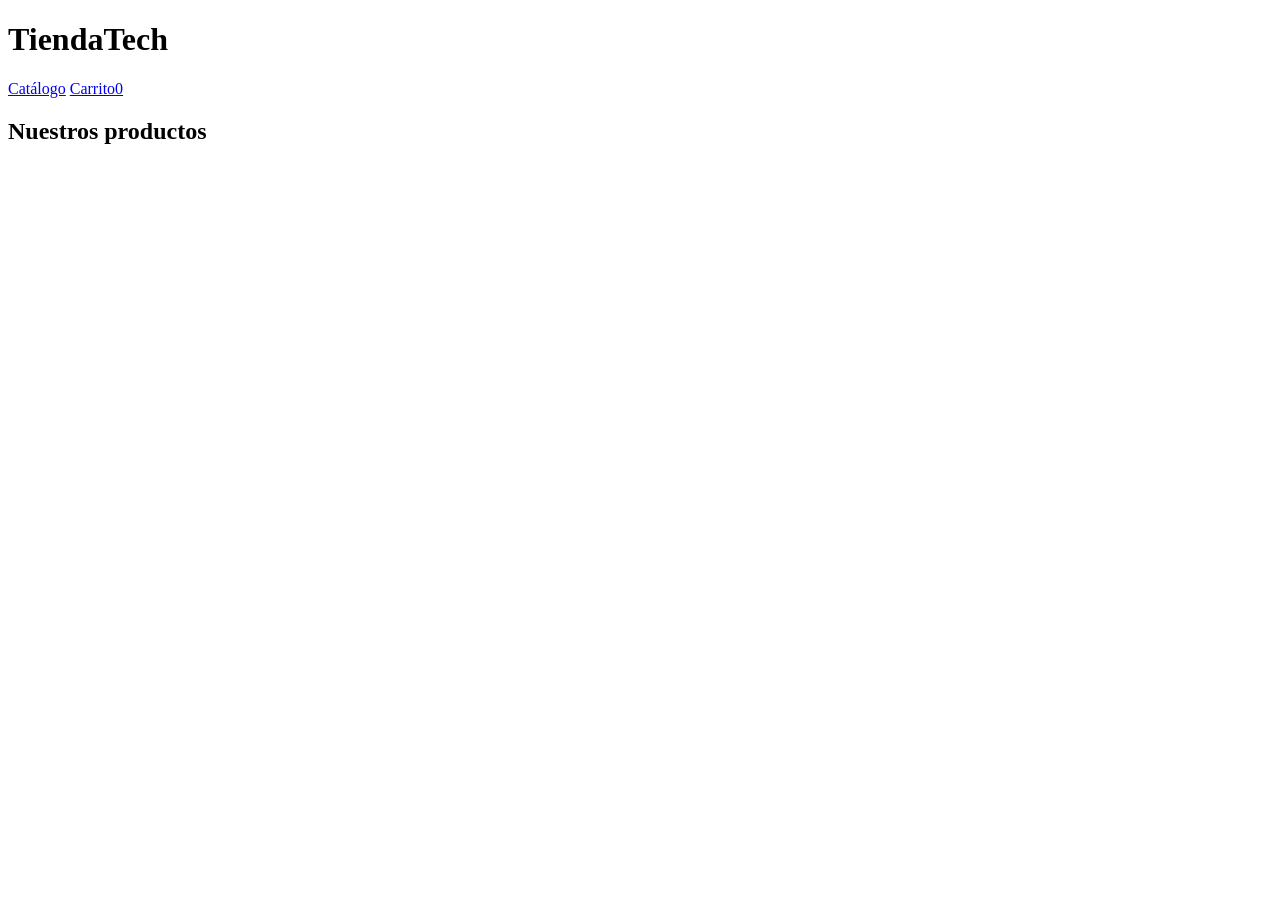
==== index.html @ a60b5857 "Se crea index.html" ====
<!DOCTYPE html>
<html lang="es">
<head>
    <meta charset="UTF-8">
    <meta name="viewport" content="width=device-width, initial-scale=1.0">
    <title>TiendaTech - Catálogo</title>
</head>
<body>
    <header>
        <h1>TiendaTech</h1>
        <nav>
            <a href="index.html">Catálogo</a>
            <a href="carrito.html">Carrito<span>0</span></a>
        </nav>
    </header>
   
    <main>
        <h2>Nuestros productos</h2>

        <div id="catalogo-container">
            <!-- Acá se van a insertar dinámicamente los productos con JavaScript -->
        </div>

        <div id="mensaje-flotante">
            <!-- Mensaje flotante de confirmación al agregar un producto -->
        </div>

    </main>

</body>
</html>
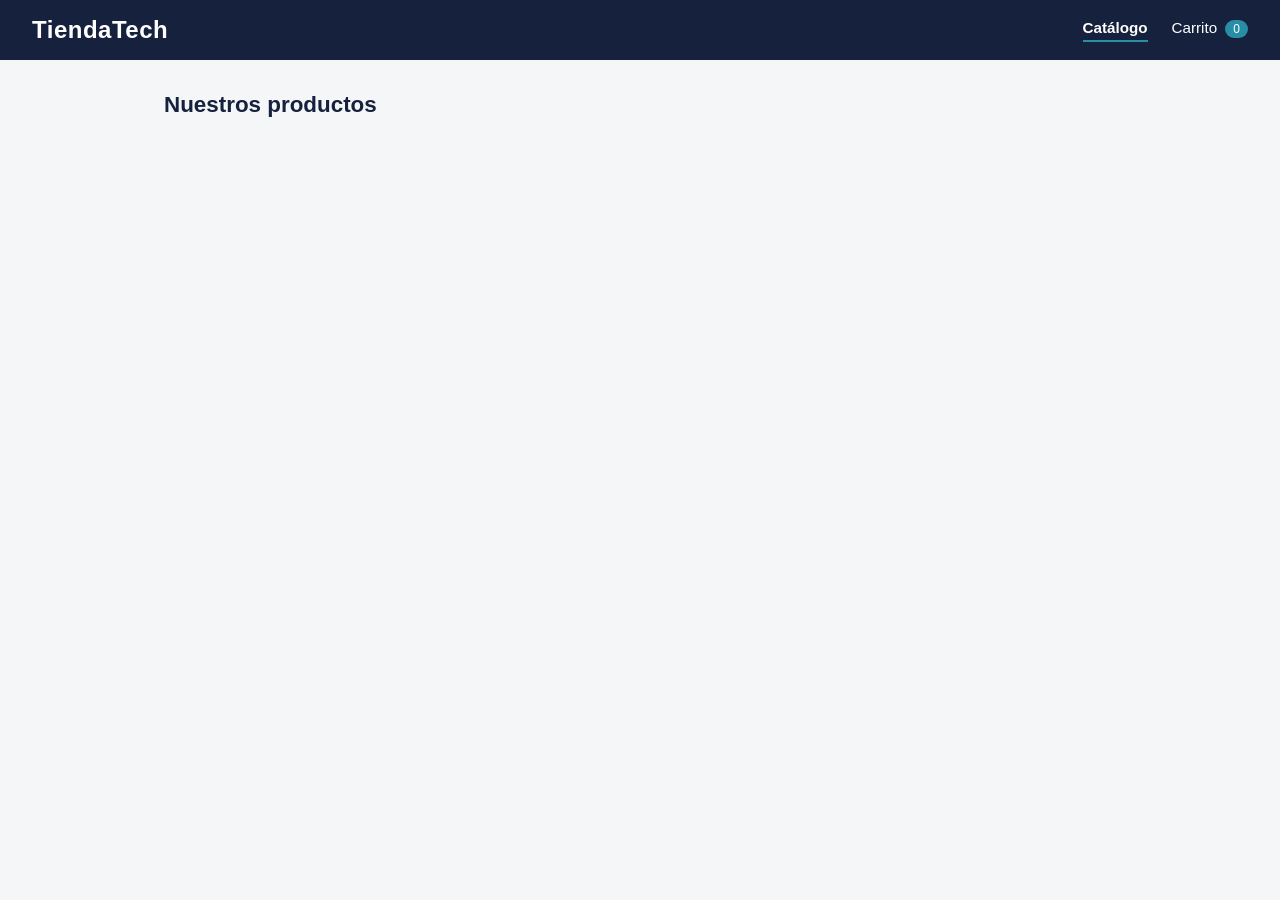
==== commit b77de78f: "Se agregan estilos básicos" ====
--- a/index.html
+++ b/index.html
@@ -4,24 +4,28 @@
     <meta charset="UTF-8">
     <meta name="viewport" content="width=device-width, initial-scale=1.0">
     <title>TiendaTech - Catálogo</title>
+    <link rel="stylesheet" href="css/estilos.css">
 </head>
 <body>
-    <header>
-        <h1>TiendaTech</h1>
-        <nav>
-            <a href="index.html">Catálogo</a>
-            <a href="carrito.html">Carrito<span>0</span></a>
+    <header class="header">
+        <h1 class="logo">TiendaTech</h1>
+        <nav class="nav">
+            <a href="index.html" class="nav-link nav-link-activo">Catálogo</a>
+            <a href="carrito.html" class="nav-link">
+                Carrito
+                <span id="contador-carrito" class="contador">0</span>
+            </a>
         </nav>
     </header>
    
-    <main>
-        <h2>Nuestros productos</h2>
+    <main class="contenido">
+        <h2 class="titulo-seccion">Nuestros productos</h2>
 
-        <div id="catalogo-container">
+        <div id="catalogo-container" class="catalogo-grid">
             <!-- Acá se van a insertar dinámicamente los productos con JavaScript -->
         </div>
 
-        <div id="mensaje-flotante">
+        <div id="mensaje-flotante" class="mensaje-flotante">
             <!-- Mensaje flotante de confirmación al agregar un producto -->
         </div>
 
--- a/css/estilos.css
+++ b/css/estilos.css
@@ -0,0 +1,75 @@
+/* Básicos */
+* {
+    margin: 0;
+    padding: 0;
+    box-sizing: border-box;
+}
+
+body {
+    font-family: "Segoe UI", Roboto, Arial, sans-serif;
+    background-color: #F4F6F8;
+    color: #1C2431;
+}
+
+/* Header y navegación */
+.header {
+    background-color: #16213E;
+    color: #FFFFFF;
+    display: flex;
+    justify-content: space-between;
+    align-items: center;
+    padding: 1rem 2rem;
+    flex-wrap: wrap;
+    gap: 1rem;
+}
+
+.logo {
+    font-size: 1.5rem;
+    letter-spacing: 0.5px;
+}
+
+.nav {
+    display: flex;
+    gap: 1.5rem;
+}
+
+.nav-link {
+    color: #FFFFFF;
+    text-decoration: none;
+    font-size: 0.95rem;
+    padding-bottom: 4px;
+    border-bottom: 2px solid transparent;
+    transition: border-color 0.2s ease;
+}
+
+.nav-link:hover {
+    border-bottom-color: #278EA5;
+}
+
+.nav-link-activo {
+    border-bottom-color: #278EA5;
+    font-weight: 600;
+}
+
+.contador {
+    background-color: #278EA5;
+    color: #FFFFFF;
+    border-radius: 999px;
+    font-size: 0.75rem;
+    padding: 2px 8px;
+    margin-left: 4px;
+}
+
+/* Contenido general */
+.contenido {
+    max-width: 1000px;
+    margin: 0 auto;
+    padding: 2rem 1.5rem 4rem;
+}
+
+.titulo-seccion {
+  font-size: 1.4rem;
+  margin-bottom: 1.5rem;
+  color: #16213E;
+}
+
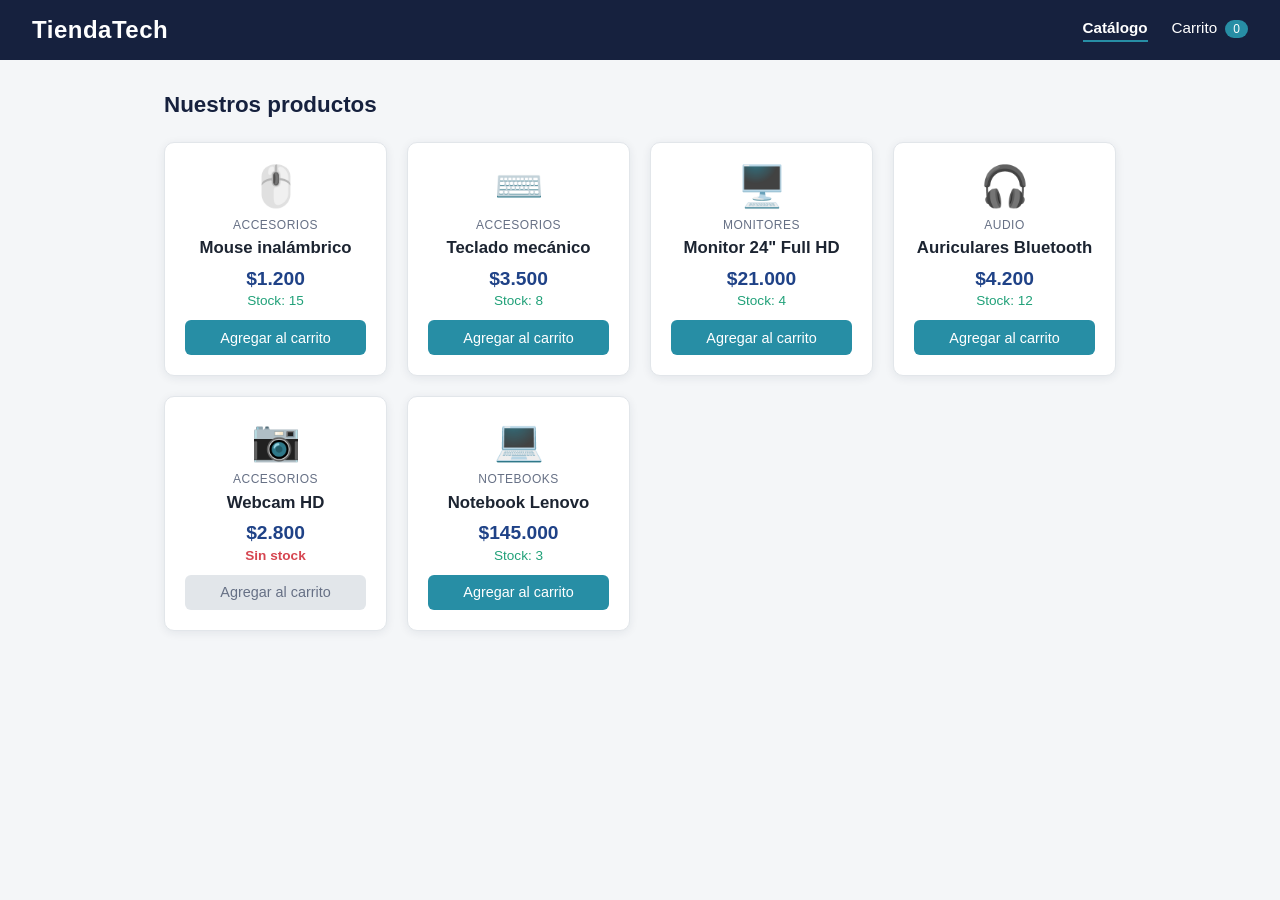
==== commit 8f53c71b: "Se agrega catalogo.js para ver los productos y estilos correspondientes" ====
--- a/index.html
+++ b/index.html
@@ -31,5 +31,7 @@
 
     </main>
 
+    <script src="js/catalogo.js"></script>
+
 </body>
 </html>
--- a/css/estilos.css
+++ b/css/estilos.css
@@ -73,3 +73,114 @@
   color: #16213E;
 }
 
+/* Catálogo (index.html) */
+.catalogo-grid {
+    display: grid;
+    grid-template-columns: repeat(auto-fill, minmax(220px, 1fr));
+    gap: 1.25rem;
+}
+
+.producto-card {
+    background-color: #FFFFFF;
+    border: 1px solid #E2E6EA;
+    border-radius: 10px;
+    padding: 1.25rem;
+    text-align: center;
+    box-shadow: 0 2px 10px rgba(22, 33, 62, 0.08);
+    display: flex;
+    flex-direction: column;
+    align-items: center;
+}
+
+.producto-imagen {
+    font-size: 2.5rem;
+    margin-bottom: 0.5rem;
+}
+
+.producto-categoria {
+    font-size: 0.75rem;
+    text-transform: uppercase;
+    letter-spacing: 0.5px;
+    color: #667085;
+}
+
+.producto-nombre {
+    margin: 0.4rem 0;
+    font-size: 1.05rem;
+}
+
+.producto-precio {
+    font-size: 1.2rem;
+    font-weight: 700;
+    color: #1F4287;
+    margin: 0.2rem 0;
+}
+
+.producto-stock {
+    font-size: 0.85rem;
+    color: #21A179;
+    margin-bottom: 0.75rem;
+}
+
+.producto-stock-agotado {
+    color: #D64550;
+    font-weight: 600;
+}
+
+/* Botones */
+.btn {
+    border: none;
+    border-radius: 6px;
+    padding: 0.6rem 1.1rem;
+    font-size: 0.9rem;
+    cursor: pointer;
+    transition: background-color 0.2s ease, opacity 0.2s ease;
+}
+
+.btn-primario {
+    background-color: #278EA5;
+    color: #FFFFFF;
+    width: 100%;
+}
+
+.btn-primario:hover {
+    background-color: #1E6E80;
+}
+
+.btn-primario:disabled {
+    background-color: #E2E6EA;
+    color: #667085;
+    cursor: not-allowed;
+}
+
+.btn-secundario {
+    background-color: #FFFFFF;
+    color: #D64550;
+    border: 1px solid #D64550;
+}
+
+.btn-secundario:hover {
+  background-color: #D64550;
+  color: #FFFFFF;
+}
+
+/* Mensaje flotante (feedback al agregar al carrito) */
+.mensaje-flotante {
+    position: fixed;
+    bottom: 1.5rem;
+    left: 50%;
+    transform: translateX(-50%) translateY(20px);
+    background-color: #16213E;
+    color: #FFFFFF;
+    padding: 0.75rem 1.25rem;
+    border-radius: 8px;
+    font-size: 0.9rem;
+    opacity: 0;
+    pointer-events: none;
+    transition: opacity 0.25s ease, transform 0.25s ease;
+}
+
+.mensaje-flotante-visible {
+    opacity: 1;
+    transform: translateX(-50%) translateY(0);
+}
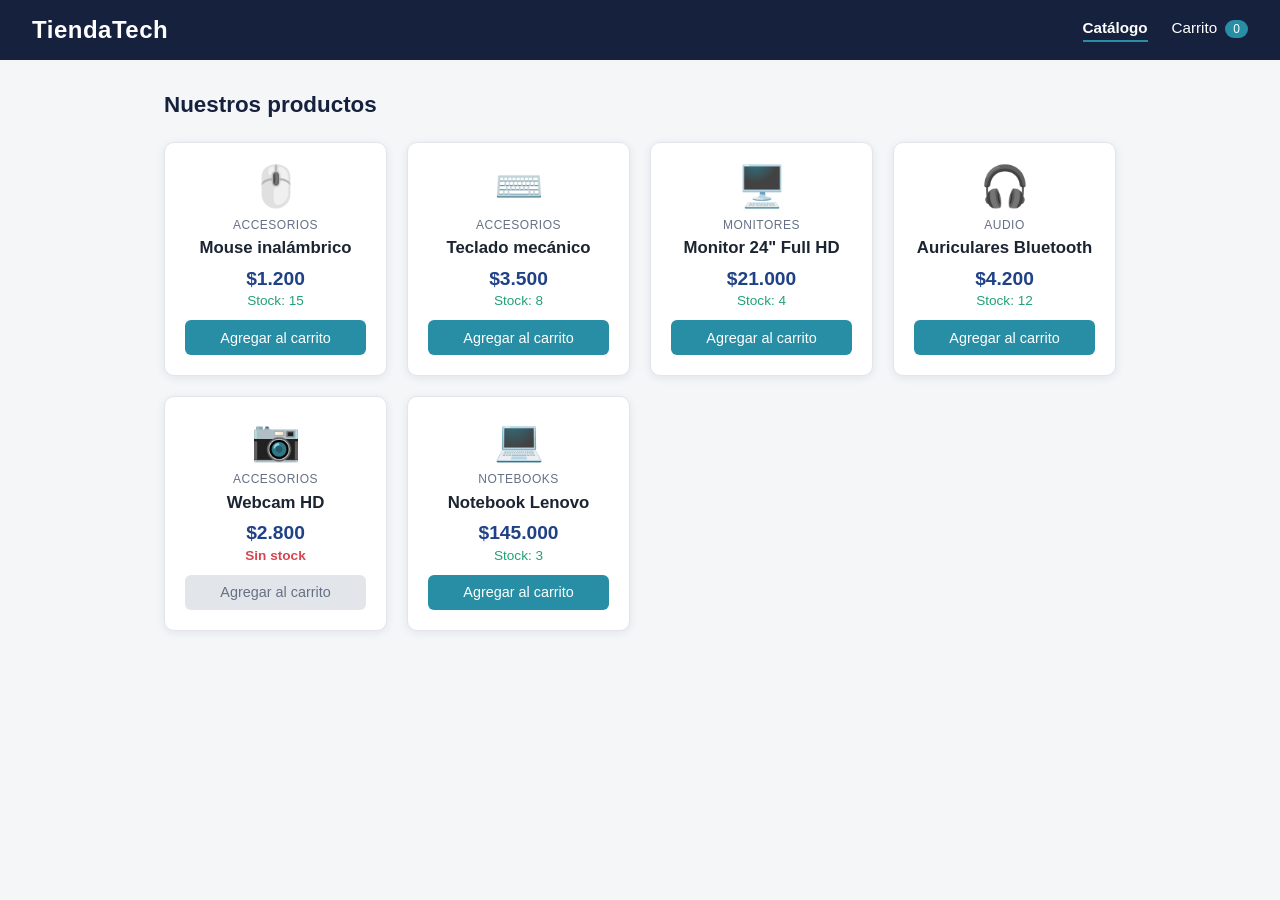
==== commit 182d9352: "Se añade storage.js para acceder a LocalStorage y funcionalidad agregar al carrito" ====
--- a/index.html
+++ b/index.html
@@ -31,6 +31,7 @@
 
     </main>
 
+    <script src="js/storage.js"></script>
     <script src="js/catalogo.js"></script>
 
 </body>
